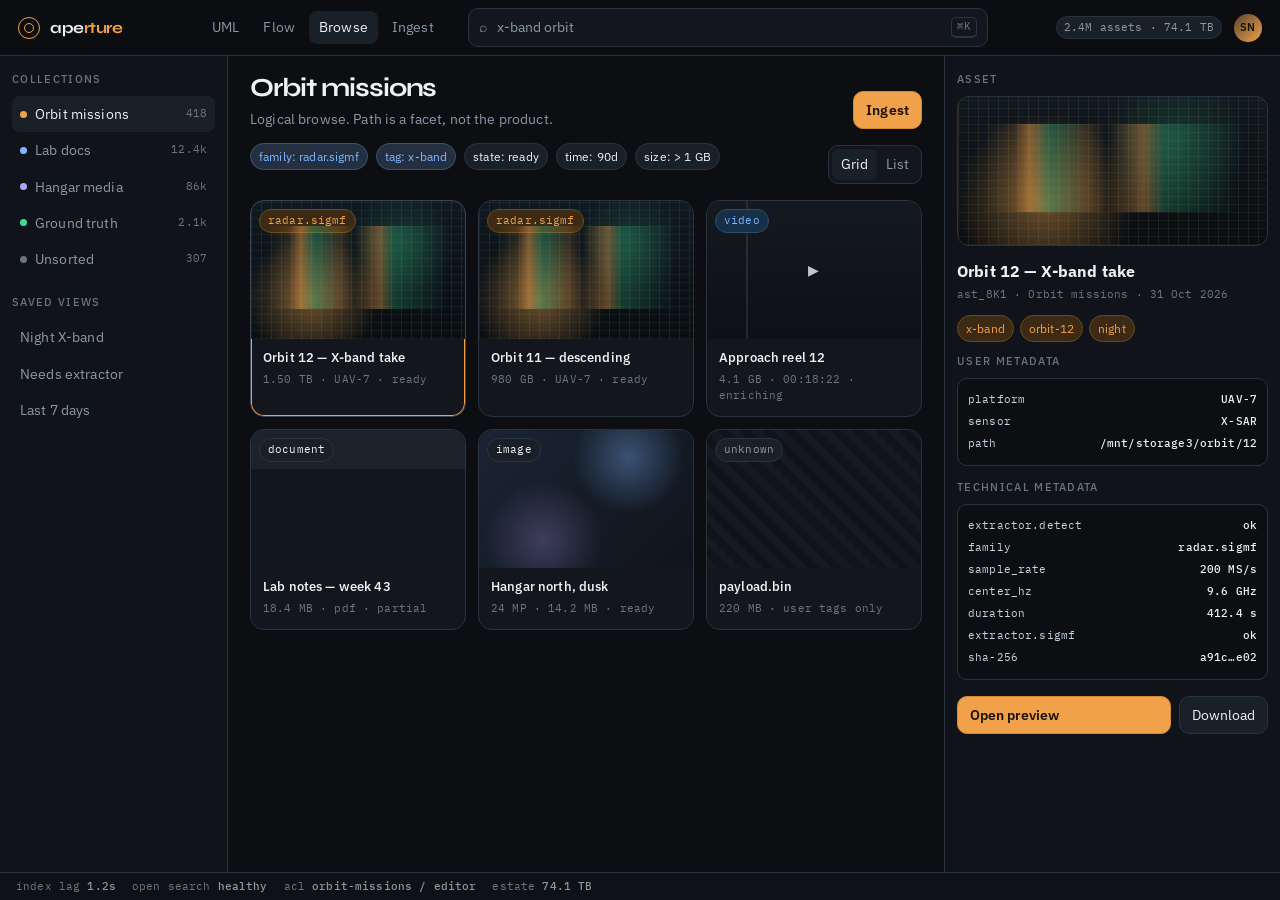
==== ui/browse.html @ cdb9f28f "Add a bilingual high-level UML overview for the design review. Co-authored-by: Cursor <cursoragent@c" ====
<!doctype html>
<html lang="en">
<head>
  <meta charset="utf-8" />
  <meta name="viewport" content="width=device-width, initial-scale=1" />
  <title>Aperture — Browse</title>
  <link rel="preconnect" href="https://fonts.googleapis.com" />
  <link rel="preconnect" href="https://fonts.gstatic.com" crossorigin />
  <link href="https://fonts.googleapis.com/css2?family=IBM+Plex+Mono:wght@400;500&family=IBM+Plex+Sans:wght@400;500;600&family=Syne:wght@600;700&display=swap" rel="stylesheet" />
  <link rel="stylesheet" href="styles.css" />
</head>
<body>
  <div class="app">
    <header class="topbar">
      <div class="brand">
        <div class="brand-mark"></div>
        <div class="brand-name">ape<span>rture</span></div>
      </div>
      <nav class="nav">
        <a href="uml.html">UML</a>
        <a href="flow.html">Flow</a>
        <a class="active" href="browse.html">Browse</a>
        <a href="upload.html">Ingest</a>
      </nav>
      <div class="top-search">
        <span>⌕</span>
        <input value="x-band orbit" readonly />
        <span class="kbd">⌘K</span>
      </div>
      <div class="top-right">
        <span class="pill">2.4M assets · 74.1 TB</span>
        <div class="avatar">SN</div>
      </div>
    </header>

    <div class="shell">
      <aside class="rail">
        <h2>Collections</h2>
        <div class="rail-item active"><span class="dot"></span> Orbit missions <span class="count">418</span></div>
        <div class="rail-item"><span class="dot blue"></span> Lab docs <span class="count">12.4k</span></div>
        <div class="rail-item"><span class="dot violet"></span> Hangar media <span class="count">86k</span></div>
        <div class="rail-item"><span class="dot green"></span> Ground truth <span class="count">2.1k</span></div>
        <div class="rail-item"><span class="dot mute"></span> Unsorted <span class="count">307</span></div>
        <div style="height:18px"></div>
        <h2>Saved views</h2>
        <div class="rail-item">Night X-band</div>
        <div class="rail-item">Needs extractor</div>
        <div class="rail-item">Last 7 days</div>
      </aside>

      <main class="main">
        <div class="page-head">
          <div>
            <h1>Orbit missions</h1>
            <p>Logical browse. Path is a facet, not the product.</p>
          </div>
          <a class="btn primary" href="upload.html">Ingest</a>
        </div>

        <div class="toolbar">
          <div class="facets">
            <span class="chip on">family: radar.sigmf</span>
            <span class="chip on">tag: x-band</span>
            <span class="chip">state: ready</span>
            <span class="chip">time: 90d</span>
            <span class="chip">size: > 1 GB</span>
          </div>
          <div class="seg">
            <button class="on" id="btn-grid">Grid</button>
            <button id="btn-list">List</button>
          </div>
        </div>

        <section class="grid" id="grid">
          <article class="card selected" data-id="orbit">
            <div class="thumb radar"><span class="badge run tag">radar.sigmf</span></div>
            <div class="card-body">
              <h3>Orbit 12 — X-band take</h3>
              <div class="meta">1.50 TB · UAV-7 · ready</div>
            </div>
          </article>
          <article class="card" data-id="orbit11">
            <div class="thumb radar"><span class="badge run tag">radar.sigmf</span></div>
            <div class="card-body">
              <h3>Orbit 11 — descending</h3>
              <div class="meta">980 GB · UAV-7 · ready</div>
            </div>
          </article>
          <article class="card" data-id="video">
            <div class="thumb video">
              <span class="badge wait tag">video</span>
              <div class="play">▶</div>
            </div>
            <div class="card-body">
              <h3>Approach reel 12</h3>
              <div class="meta">4.1 GB · 00:18:22 · enriching</div>
            </div>
          </article>
          <article class="card" data-id="doc">
            <div class="thumb doc"><span class="badge tag">document</span></div>
            <div class="card-body">
              <h3>Lab notes — week 43</h3>
              <div class="meta">18.4 MB · pdf · partial</div>
            </div>
          </article>
          <article class="card" data-id="img">
            <div class="thumb image"><span class="badge tag">image</span></div>
            <div class="card-body">
              <h3>Hangar north, dusk</h3>
              <div class="meta">24 MP · 14.2 MB · ready</div>
            </div>
          </article>
          <article class="card" data-id="unknown">
            <div class="thumb unknown"><span class="badge mute tag">unknown</span></div>
            <div class="card-body">
              <h3>payload.bin</h3>
              <div class="meta">220 MB · user tags only</div>
            </div>
          </article>
        </section>

        <section class="list hidden" id="list">
          <div class="list-row selected" data-id="orbit">
            <span class="dot"></span>
            <div><div class="file-name">Orbit 12 — X-band take</div><div class="file-sub">radar.sigmf</div></div>
            <div>1.50 TB</div>
            <div>UAV-7</div>
            <div>x-band · night</div>
            <div><span class="badge ok">ready</span></div>
          </div>
          <div class="list-row" data-id="orbit11">
            <span class="dot"></span>
            <div><div class="file-name">Orbit 11 — descending</div><div class="file-sub">radar.sigmf</div></div>
            <div>980 GB</div>
            <div>UAV-7</div>
            <div>x-band</div>
            <div><span class="badge ok">ready</span></div>
          </div>
          <div class="list-row" data-id="video">
            <span class="dot blue"></span>
            <div><div class="file-name">Approach reel 12</div><div class="file-sub">video</div></div>
            <div>4.1 GB</div>
            <div>—</div>
            <div>orbit-12</div>
            <div><span class="badge run">enriching</span></div>
          </div>
          <div class="list-row" data-id="unknown">
            <span class="dot mute"></span>
            <div><div class="file-name">payload.bin</div><div class="file-sub">unknown</div></div>
            <div>220 MB</div>
            <div>—</div>
            <div>orbit-12</div>
            <div><span class="badge mute">unknown</span></div>
          </div>
        </section>
      </main>

      <aside class="inspector" id="inspector">
        <h2>Asset</h2>
        <div class="preview thumb radar"></div>
        <h3 style="margin:0 0 4px;font-size:16px" id="iname">Orbit 12 — X-band take</h3>
        <div class="meta" id="isub">ast_8K1 · Orbit missions · 31 Oct 2026</div>
        <div class="chips" style="margin:12px 0">
          <span class="chip accent">x-band</span>
          <span class="chip accent">orbit-12</span>
          <span class="chip accent">night</span>
        </div>

        <h2>User metadata</h2>
        <div class="tech" style="margin-bottom:14px">
          <div><span>platform</span><b>UAV-7</b></div>
          <div><span>sensor</span><b>X-SAR</b></div>
          <div><span>path</span><b>/mnt/storage3/orbit/12</b></div>
        </div>

        <h2>Technical metadata</h2>
        <div class="tech" id="itech">
          <div><span>extractor.detect</span><b class="okish">ok</b></div>
          <div><span>family</span><b>radar.sigmf</b></div>
          <div><span>sample_rate</span><b>200 MS/s</b></div>
          <div><span>center_hz</span><b>9.6 GHz</b></div>
          <div><span>duration</span><b>412.4 s</b></div>
          <div><span>extractor.sigmf</span><b>ok</b></div>
          <div><span>sha-256</span><b>a91c…e02</b></div>
        </div>
        <div style="display:flex;gap:8px;margin-top:16px">
          <button class="btn primary" style="flex:1">Open preview</button>
          <button class="btn">Download</button>
        </div>
      </aside>
    </div>
    <footer class="status">
      <span>index lag <b>1.2s</b></span>
      <span>open search <b>healthy</b></span>
      <span>acl <b>orbit-missions / editor</b></span>
      <span>estate <b>74.1 TB</b></span>
    </footer>
  </div>
  <script>
    const details = {
      orbit: {
        name: "Orbit 12 — X-band take",
        sub: "ast_8K1 · Orbit missions · 31 Oct 2026",
        thumb: "radar",
        tech: [
          ["extractor.detect", "ok"],
          ["family", "radar.sigmf"],
          ["sample_rate", "200 MS/s"],
          ["center_hz", "9.6 GHz"],
          ["duration", "412.4 s"],
          ["extractor.sigmf", "ok"],
          ["sha-256", "a91c…e02"]
        ]
      },
      orbit11: {
        name: "Orbit 11 — descending",
        sub: "ast_7Q2 · Orbit missions · 28 Oct 2026",
        thumb: "radar",
        tech: [
          ["extractor.detect", "ok"],
          ["family", "radar.sigmf"],
          ["sample_rate", "200 MS/s"],
          ["center_hz", "9.6 GHz"],
          ["duration", "268.0 s"]
        ]
      },
      video: {
        name: "Approach reel 12",
        sub: "ast_3M8 · Orbit missions · enriching",
        thumb: "video",
        tech: [
          ["extractor.detect", "ok"],
          ["family", "video"],
          ["codec", "h264"],
          ["ffprobe", "running"],
          ["poster", "queued"]
        ]
      },
      doc: {
        name: "Lab notes — week 43",
        sub: "ast_2F · Lab docs · partial",
        thumb: "doc",
        tech: [
          ["extractor.detect", "ok"],
          ["family", "document"],
          ["pages", "14"],
          ["tika", "ok"],
          ["pdf_page", "failed"]
        ]
      },
      img: {
        name: "Hangar north, dusk",
        sub: "ast_9A · Hangar media · ready",
        thumb: "image",
        tech: [
          ["extractor.detect", "ok"],
          ["family", "image"],
          ["width", "6000"],
          ["height", "4000"],
          ["camera", "A7R V"]
        ]
      },
      unknown: {
        name: "payload.bin",
        sub: "ast_0U · Orbit missions · unknown is a type",
        thumb: "unknown",
        tech: [
          ["extractor.detect", "ok"],
          ["family", "unknown"],
          ["mime", "application/octet-stream"],
          ["magic", "7f 45 4c 46"],
          ["extractors", "skipped"]
        ]
      }
    };

    const inspector = document.getElementById("inspector");
    function show(id) {
      const item = details[id];
      if (!item) return;
      document.getElementById("iname").textContent = item.name;
      document.getElementById("isub").textContent = item.sub;
      const preview = inspector.querySelector(".preview");
      preview.className = "preview thumb " + item.thumb;
      document.getElementById("itech").innerHTML = item.tech
        .map(([k, v]) => `<div><span>${k}</span><b>${v}</b></div>`)
        .join("");
    }

    function bind(selector) {
      document.querySelectorAll(selector).forEach((el) => {
        el.addEventListener("click", () => {
          document.querySelectorAll(selector).forEach((n) => n.classList.remove("selected"));
          el.classList.add("selected");
          show(el.dataset.id);
        });
      });
    }
    bind(".card");
    bind(".list-row");

    const grid = document.getElementById("grid");
    const list = document.getElementById("list");
    document.getElementById("btn-grid").onclick = () => {
      grid.classList.remove("hidden");
      list.classList.add("hidden");
      document.getElementById("btn-grid").classList.add("on");
      document.getElementById("btn-list").classList.remove("on");
    };
    document.getElementById("btn-list").onclick = () => {
      list.classList.remove("hidden");
      grid.classList.add("hidden");
      document.getElementById("btn-list").classList.add("on");
      document.getElementById("btn-grid").classList.remove("on");
    };

    document.querySelectorAll(".facets .chip").forEach((chip) => {
      chip.addEventListener("click", () => chip.classList.toggle("on"));
    });
  </script>
</body>
</html>
---- ui/styles.css ----
:root {
  --bg: #0c0e12;
  --bg-elev: #13171d;
  --bg-soft: #1a2028;
  --bg-hover: #212833;
  --line: #2a3340;
  --line-strong: #3a4656;
  --text: #eef2f6;
  --muted: #8d98a6;
  --faint: #6b7582;
  --accent: #f0a14a;
  --accent-dim: #3d2a14;
  --accent-text: #1a1208;
  --signal: #3ddc97;
  --signal-dim: #123528;
  --blue: #7eb6ff;
  --blue-dim: #173047;
  --rose: #f07167;
  --rose-dim: #3a1b1a;
  --violet: #b9a0ff;
  --warn: #f0c14a;
  --shadow: 0 18px 50px rgba(0, 0, 0, 0.35);
  --sans: "IBM Plex Sans", "Helvetica Neue", sans-serif;
  --display: "Syne", "IBM Plex Sans", sans-serif;
  --mono: "IBM Plex Mono", ui-monospace, monospace;
}

* { box-sizing: border-box; }
html, body { height: 100%; }
body {
  margin: 0;
  background: var(--bg);
  color: var(--text);
  font-family: var(--sans);
  font-size: 14px;
  line-height: 1.45;
  letter-spacing: 0.01em;
}

a { color: inherit; text-decoration: none; }
button, input, textarea, select { font: inherit; color: inherit; }
button { cursor: pointer; }

.app {
  min-height: 100%;
  display: grid;
  grid-template-rows: 56px 1fr 28px;
}
.status {
  border-top: 1px solid var(--line);
  background: #0e1217;
  color: var(--faint);
  font-family: var(--mono);
  font-size: 11px;
  display: flex;
  align-items: center;
  gap: 16px;
  padding: 0 16px;
}
.status b { color: var(--muted); font-weight: 500; }

.topbar {
  display: flex;
  align-items: center;
  gap: 24px;
  padding: 0 18px;
  border-bottom: 1px solid var(--line);
  background: rgba(12, 14, 18, 0.92);
  backdrop-filter: blur(12px);
  position: sticky;
  top: 0;
  z-index: 5;
}

.brand {
  display: flex;
  align-items: center;
  gap: 10px;
  min-width: 160px;
}
.brand-mark {
  width: 22px;
  height: 22px;
  border: 1.5px solid var(--accent);
  border-radius: 99px;
  position: relative;
}
.brand-mark::after {
  content: "";
  position: absolute;
  inset: 5px;
  border: 1.5px solid var(--accent);
  border-radius: 99px;
}
.brand-name {
  font-family: var(--display);
  font-weight: 700;
  letter-spacing: -0.03em;
  font-size: 16px;
}
.brand-name span { color: var(--accent); }

.nav {
  display: flex;
  gap: 4px;
}
.nav a {
  padding: 6px 10px;
  border-radius: 8px;
  color: var(--muted);
}
.nav a:hover, .nav a.active {
  color: var(--text);
  background: var(--bg-soft);
}

.top-search {
  flex: 1;
  max-width: 520px;
  display: flex;
  align-items: center;
  gap: 8px;
  background: var(--bg-elev);
  border: 1px solid var(--line);
  border-radius: 10px;
  padding: 7px 10px;
  color: var(--muted);
}
.top-search input {
  flex: 1;
  background: none;
  border: 0;
  outline: none;
}
.kbd {
  font-family: var(--mono);
  font-size: 11px;
  border: 1px solid var(--line);
  border-bottom-width: 2px;
  border-radius: 5px;
  padding: 1px 5px;
  color: var(--faint);
}

.top-right {
  margin-left: auto;
  display: flex;
  align-items: center;
  gap: 12px;
  color: var(--muted);
}
.pill {
  font-family: var(--mono);
  font-size: 11px;
  padding: 3px 7px;
  border-radius: 99px;
  background: var(--bg-soft);
  border: 1px solid var(--line);
}
.avatar {
  width: 28px;
  height: 28px;
  border-radius: 99px;
  background: linear-gradient(135deg, #5b4630, var(--accent));
  display: grid;
  place-items: center;
  font-size: 11px;
  font-weight: 600;
  color: var(--accent-text);
}

.shell {
  display: grid;
  grid-template-columns: 228px 1fr 336px;
  min-height: 0;
  height: 100%;
}

.rail, .inspector {
  border-right: 1px solid var(--line);
  background: #10141a;
  padding: 16px 12px;
  min-height: 0;
  height: 100%;
  overflow: auto;
}
.inspector {
  border-right: 0;
  border-left: 1px solid var(--line);
}

.rail h2, .inspector h2, .section-label {
  margin: 0 0 8px;
  font-size: 11px;
  text-transform: uppercase;
  letter-spacing: 0.12em;
  color: var(--faint);
  font-weight: 500;
}

.rail-item {
  display: flex;
  align-items: center;
  gap: 8px;
  padding: 8px 8px;
  border-radius: 8px;
  color: var(--muted);
}
.rail-item:hover, .rail-item.active {
  background: var(--bg-soft);
  color: var(--text);
}
.rail-item .count {
  margin-left: auto;
  font-family: var(--mono);
  font-size: 11px;
  color: var(--faint);
}
.dot {
  width: 7px;
  height: 7px;
  border-radius: 99px;
  background: var(--accent);
  flex: none;
}
.dot.blue { background: var(--blue); }
.dot.green { background: var(--signal); }
.dot.violet { background: var(--violet); }
.dot.mute { background: var(--faint); }

.main {
  padding: 18px 22px 24px;
  min-width: 0;
  min-height: 0;
  overflow: auto;
}

.page-head {
  display: flex;
  align-items: flex-end;
  justify-content: space-between;
  gap: 16px;
  margin-bottom: 14px;
}
.page-head h1 {
  margin: 0;
  font-family: var(--display);
  font-size: 26px;
  letter-spacing: -0.04em;
  line-height: 1.1;
}
.page-head p {
  margin: 6px 0 0;
  color: var(--muted);
}

.btn {
  border: 1px solid var(--line);
  background: var(--bg-soft);
  border-radius: 10px;
  padding: 8px 12px;
  display: inline-flex;
  align-items: center;
  gap: 8px;
}
.btn:hover { border-color: var(--line-strong); background: var(--bg-hover); }
.btn.primary {
  background: var(--accent);
  color: var(--accent-text);
  border-color: #d48a30;
  font-weight: 600;
}
.btn.primary:hover { filter: brightness(1.05); }
.btn.ghost { background: transparent; }
.btn.danger { color: var(--rose); border-color: #5a3030; }

.drop {
  border: 1px dashed var(--line-strong);
  background:
    radial-gradient(circle at 20% 10%, rgba(240, 161, 74, 0.07), transparent 28%),
    var(--bg-elev);
  border-radius: 16px;
  padding: 22px 20px;
  text-align: center;
  margin-bottom: 14px;
}
.drop strong {
  display: block;
  font-family: var(--display);
  font-size: 20px;
  letter-spacing: -0.03em;
  margin: 8px 0 4px;
}
.drop p { margin: 0; color: var(--muted); }
.drop-icon {
  width: 42px;
  height: 42px;
  margin: 0 auto;
  border-radius: 12px;
  border: 1px solid var(--line);
  display: grid;
  place-items: center;
  color: var(--accent);
  background: var(--accent-dim);
}

.queue {
  border: 1px solid var(--line);
  border-radius: 14px;
  overflow: hidden;
  background: var(--bg-elev);
}
.queue-head, .q-row {
  display: grid;
  grid-template-columns: 18px 1.4fr 0.7fr 1.1fr 0.8fr 92px;
  gap: 10px;
  align-items: center;
  padding: 10px 14px;
}
.queue-head {
  font-size: 11px;
  letter-spacing: 0.08em;
  text-transform: uppercase;
  color: var(--faint);
  border-bottom: 1px solid var(--line);
}
.q-row {
  border-top: 1px solid var(--line);
  cursor: pointer;
}
.q-row:first-of-type { border-top: 0; }
.q-row:hover { background: var(--bg-soft); }
.q-row.selected { background: #1c232d; box-shadow: inset 2px 0 0 var(--accent); }

.file-name { font-weight: 500; }
.file-sub { color: var(--faint); font-family: var(--mono); font-size: 11px; margin-top: 2px; }

.bar {
  height: 5px;
  background: #2a313b;
  border-radius: 99px;
  overflow: hidden;
  margin-top: 6px;
}
.bar > i {
  display: block;
  height: 100%;
  background: var(--accent);
}
.bar.ok > i { background: var(--signal); }
.bar.warn > i { background: var(--warn); }

.badge {
  display: inline-flex;
  align-items: center;
  gap: 6px;
  border-radius: 99px;
  padding: 3px 8px;
  font-size: 11px;
  font-family: var(--mono);
  border: 1px solid var(--line);
  background: var(--bg-soft);
  white-space: nowrap;
}
.badge.ok { color: var(--signal); background: var(--signal-dim); border-color: #1f5a40; }
.badge.run { color: var(--accent); background: var(--accent-dim); border-color: #6a4a20; }
.badge.wait { color: var(--blue); background: var(--blue-dim); border-color: #2a4d6d; }
.badge.bad { color: var(--rose); background: var(--rose-dim); border-color: #6a3030; }
.badge.mute { color: var(--muted); }

.field { margin-bottom: 12px; }
.field label {
  display: block;
  margin-bottom: 6px;
  color: var(--muted);
  font-size: 12px;
}
.field input, .field textarea, .field select {
  width: 100%;
  background: var(--bg);
  border: 1px solid var(--line);
  border-radius: 10px;
  padding: 8px 10px;
  outline: none;
}
.field textarea { min-height: 72px; resize: vertical; }
.field input:focus, .field textarea:focus, .field select:focus {
  border-color: var(--accent);
}

.chips { display: flex; flex-wrap: wrap; gap: 6px; }
.chip {
  font-size: 12px;
  padding: 4px 8px;
  border-radius: 99px;
  background: var(--bg-soft);
  border: 1px solid var(--line);
  color: var(--text);
}
.chip.accent { background: var(--accent-dim); border-color: #6a4a20; color: var(--accent); }
.chip.on { background: #243041; border-color: #3d5370; color: var(--blue); }

.kv { display: grid; grid-template-columns: 1fr 1fr; gap: 8px; }

.stat-row {
  display: grid;
  grid-template-columns: repeat(3, 1fr);
  gap: 8px;
  margin-bottom: 16px;
}
.stat {
  background: var(--bg-elev);
  border: 1px solid var(--line);
  border-radius: 12px;
  padding: 10px 12px;
}
.stat b {
  display: block;
  font-family: var(--mono);
  font-size: 16px;
  font-weight: 500;
}
.stat span { color: var(--faint); font-size: 11px; }

.facets {
  display: flex;
  flex-wrap: wrap;
  gap: 8px;
  margin-bottom: 16px;
}

.grid {
  display: grid;
  grid-template-columns: repeat(auto-fill, minmax(210px, 1fr));
  gap: 12px;
}
.card {
  background: var(--bg-elev);
  border: 1px solid var(--line);
  border-radius: 14px;
  overflow: hidden;
  cursor: pointer;
}
.card:hover, .card.selected { border-color: var(--line-strong); }
.card.selected { box-shadow: inset 0 0 0 1px var(--accent); }
.thumb {
  height: 138px;
  position: relative;
  background: #0a0c10;
  overflow: hidden;
}
.thumb.radar {
  background:
    repeating-linear-gradient(90deg, rgba(240,161,74,.10) 0 1px, transparent 1px 10px),
    repeating-linear-gradient(0deg, rgba(61,220,151,.07) 0 1px, transparent 1px 8px),
    radial-gradient(circle at 28% 72%, rgba(240,161,74,.42), transparent 36%),
    radial-gradient(circle at 70% 30%, rgba(61,220,151,.16), transparent 30%),
    linear-gradient(#121820, #0b0d11);
}
.thumb.radar::after {
  content: "";
  position: absolute;
  inset: 18% 8% 22%;
  background:
    linear-gradient(90deg,
      transparent 0%,
      rgba(240,161,74,.15) 12%,
      rgba(240,161,74,.55) 18%,
      rgba(61,220,151,.35) 26%,
      rgba(240,161,74,.2) 40%,
      transparent 48%,
      rgba(240,161,74,.45) 62%,
      rgba(61,220,151,.25) 70%,
      transparent 100%);
  opacity: 0.85;
  filter: blur(0.2px);
}
.thumb.image {
  background:
    radial-gradient(circle at 70% 20%, rgba(126,182,255,.35), transparent 30%),
    radial-gradient(circle at 30% 80%, rgba(185,160,255,.25), transparent 32%),
    linear-gradient(135deg, #1a2433, #10141c);
}
.thumb.video {
  background:
    linear-gradient(90deg, transparent 0 18%, rgba(240,193,74,.12) 18% 19%, transparent 19%),
    linear-gradient(#151920, #0d1016);
}
.thumb.doc {
  background:
    linear-gradient(180deg, #1b222c 0 28%, #12171e 28%);
}
.thumb.unknown {
  background:
    repeating-linear-gradient(45deg, #151920 0 8px, #10141a 8px 16px);
}
.thumb .tag {
  position: absolute;
  top: 8px;
  left: 8px;
}
.play {
  position: absolute;
  inset: 0;
  display: grid;
  place-items: center;
  color: var(--text);
  opacity: 0.8;
}
.card-body { padding: 10px 12px 12px; }
.card-body h3 {
  margin: 0 0 4px;
  font-size: 13px;
  font-weight: 550;
}
.meta { color: var(--faint); font-family: var(--mono); font-size: 11px; }

.list {
  border: 1px solid var(--line);
  border-radius: 14px;
  overflow: hidden;
  background: var(--bg-elev);
}
.list-row {
  display: grid;
  grid-template-columns: 28px 1.5fr 0.7fr 0.7fr 0.8fr 0.8fr;
  gap: 10px;
  padding: 11px 14px;
  border-top: 1px solid var(--line);
  cursor: pointer;
  align-items: center;
}
.list-row:first-child { border-top: 0; }
.list-row:hover, .list-row.selected { background: var(--bg-soft); }

.preview {
  height: 150px;
  border-radius: 12px;
  border: 1px solid var(--line);
  margin-bottom: 14px;
  overflow: hidden;
}
.tech {
  font-family: var(--mono);
  font-size: 11px;
  background: var(--bg);
  border: 1px solid var(--line);
  border-radius: 10px;
  padding: 10px;
  color: #c9d3de;
}
.tech div { display: flex; justify-content: space-between; gap: 10px; padding: 3px 0; }
.tech b { font-weight: 500; color: var(--text); }

.hidden { display: none !important; }
.muted { color: var(--muted); }
.right { text-align: right; }

.toolbar {
  display: flex;
  align-items: center;
  justify-content: space-between;
  gap: 12px;
  margin-bottom: 14px;
}
.seg {
  display: flex;
  background: var(--bg-elev);
  border: 1px solid var(--line);
  border-radius: 10px;
  padding: 3px;
}
.seg button {
  background: none;
  border: 0;
  color: var(--muted);
  padding: 5px 9px;
  border-radius: 7px;
}
.seg button.on { background: var(--bg-soft); color: var(--text); }

.hint {
  margin-top: 14px;
  color: var(--faint);
  font-size: 12px;
}

@media (max-width: 1100px) {
  .shell { grid-template-columns: 200px 1fr; }
  .inspector { display: none; }
  .queue-head, .q-row { grid-template-columns: 18px 1.3fr 1fr 80px; }
  .queue-head .hide-sm, .q-row .hide-sm { display: none; }
}
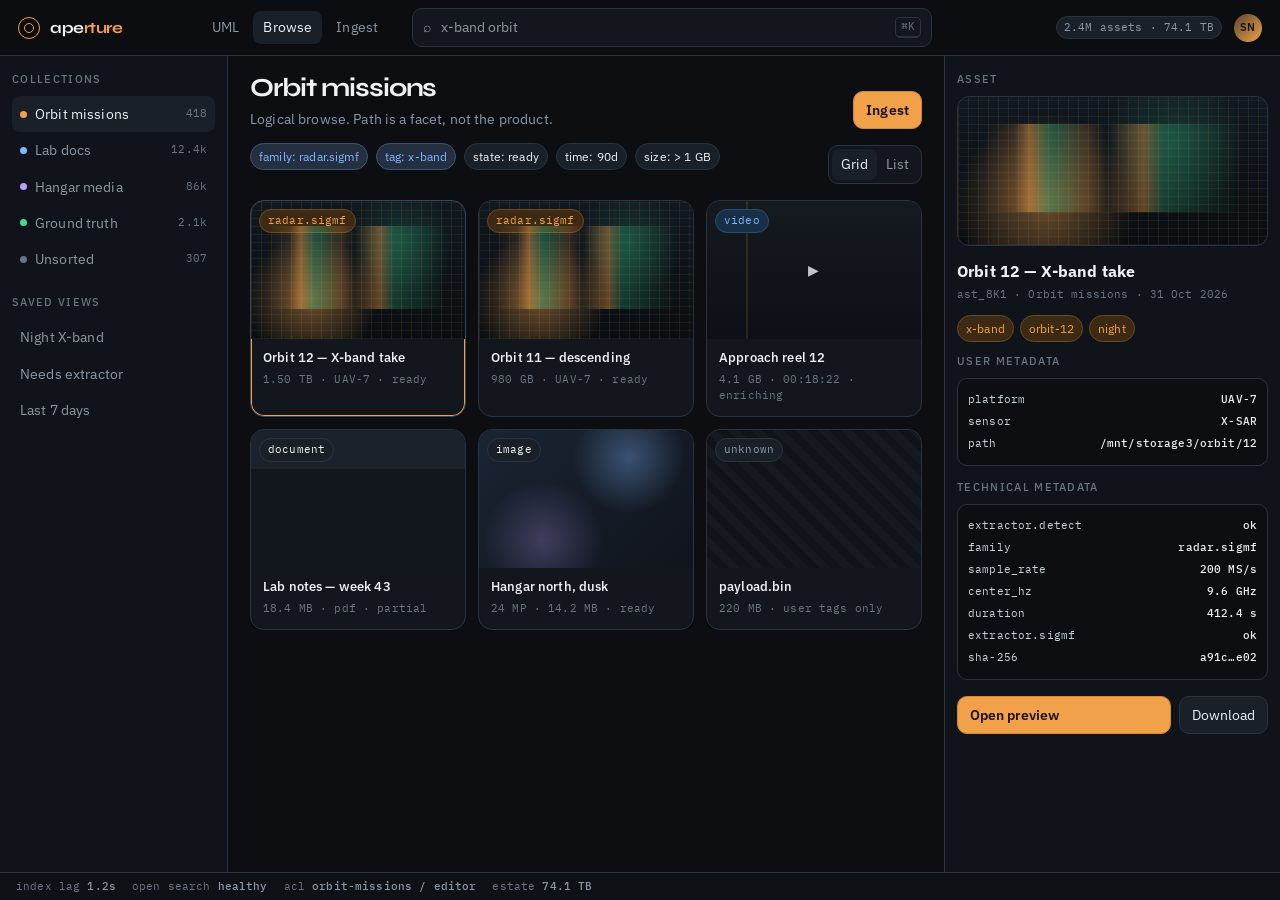
==== commit 995cb944: "Keep UML as the architecture view and put it in git, not only HTML. Co-authored-by: Cursor <cursorag" ====
--- a/ui/browse.html
+++ b/ui/browse.html
@@ -18,7 +18,6 @@
       </div>
       <nav class="nav">
         <a href="uml.html">UML</a>
-        <a href="flow.html">Flow</a>
         <a class="active" href="browse.html">Browse</a>
         <a href="upload.html">Ingest</a>
       </nav>
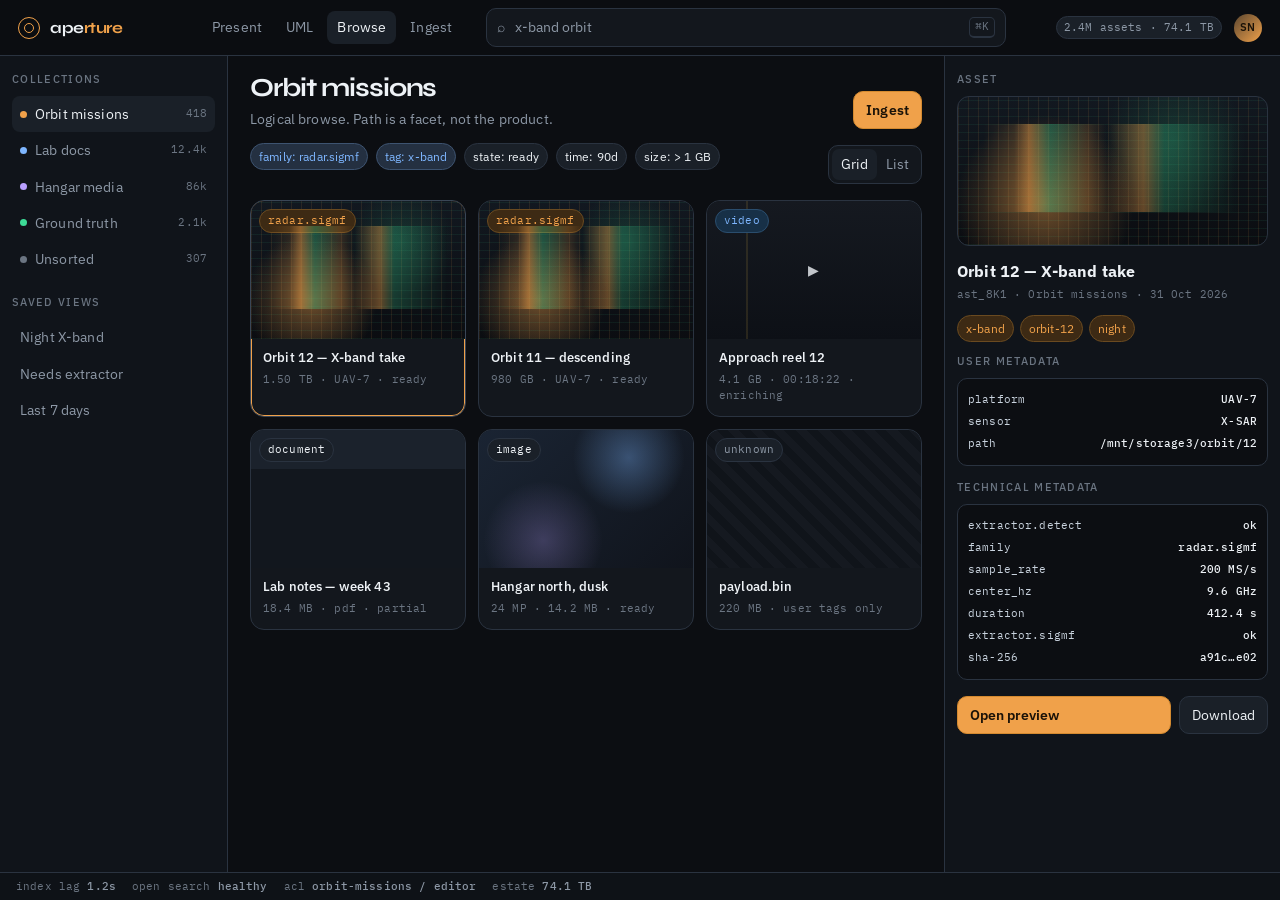
==== commit cee9d0d5: "Add a nine-slide bilingual deck for the design review. Co-authored-by: Cursor <cursoragent@cursor.co" ====
--- a/ui/browse.html
+++ b/ui/browse.html
@@ -17,6 +17,7 @@
         <div class="brand-name">ape<span>rture</span></div>
       </div>
       <nav class="nav">
+        <a href="present.html">Present</a>
         <a href="uml.html">UML</a>
         <a class="active" href="browse.html">Browse</a>
         <a href="upload.html">Ingest</a>
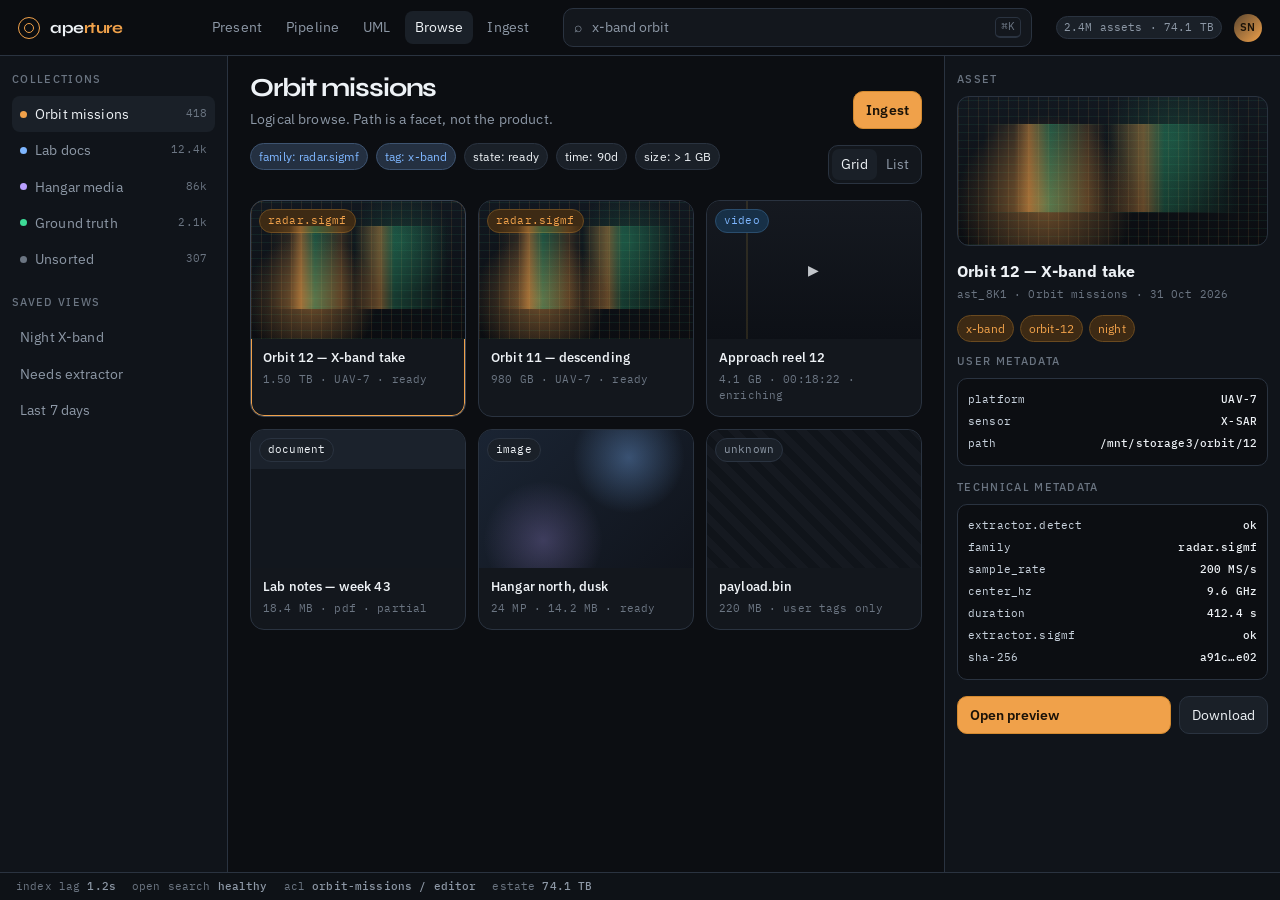
==== commit e5919ba0: "Add a step-by-step file pipeline showing Postgres, Redis, S3, and search at each stage. Co-authored-" ====
--- a/ui/browse.html
+++ b/ui/browse.html
@@ -18,6 +18,7 @@
       </div>
       <nav class="nav">
         <a href="present.html">Present</a>
+        <a href="pipeline.html">Pipeline</a>
         <a href="uml.html">UML</a>
         <a class="active" href="browse.html">Browse</a>
         <a href="upload.html">Ingest</a>
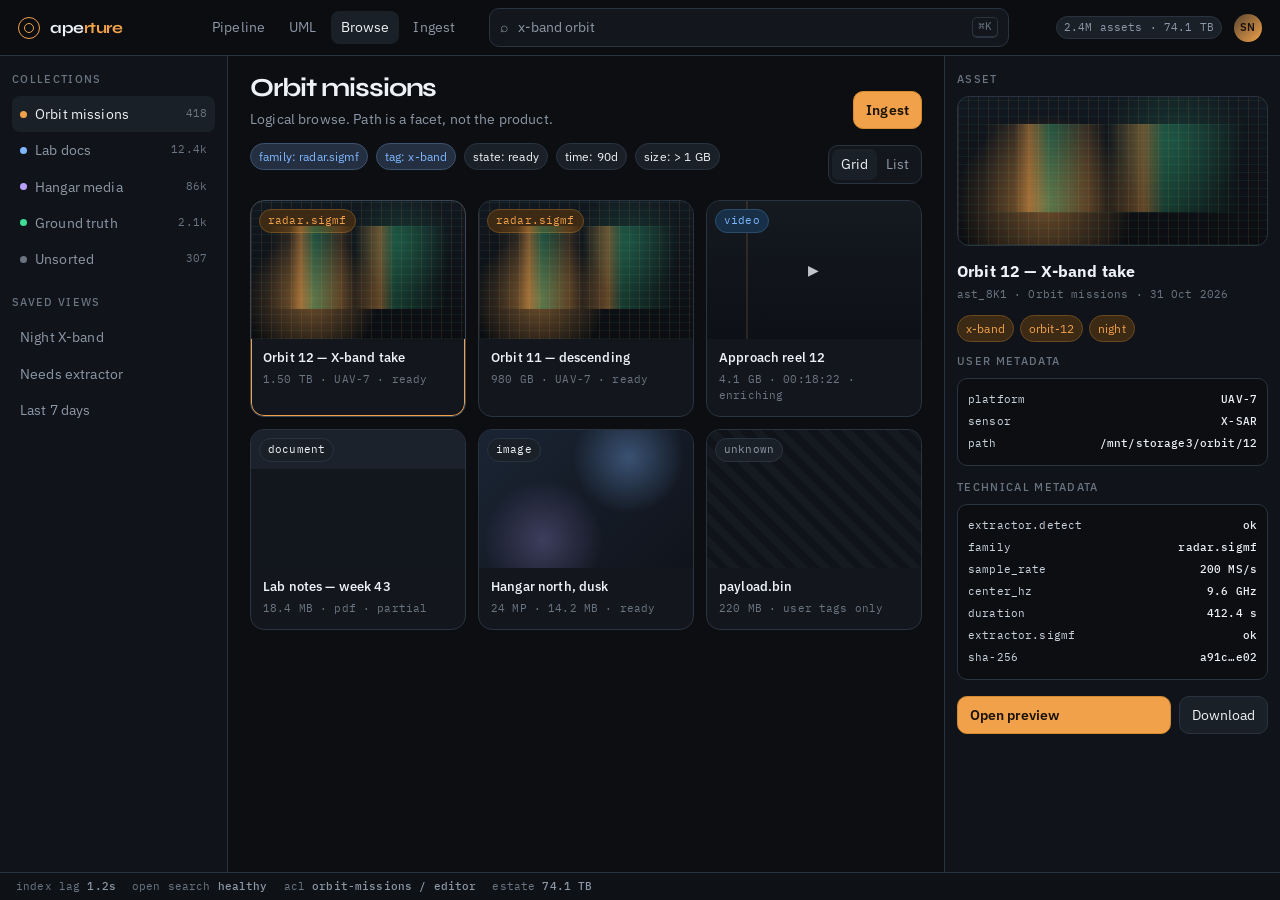
==== commit 304e6f5c: "Deepen the pipeline walkthrough: first-grade story, full rows, failures, UML and UI tabs. Remove lef" ====
--- a/ui/browse.html
+++ b/ui/browse.html
@@ -17,7 +17,6 @@
         <div class="brand-name">ape<span>rture</span></div>
       </div>
       <nav class="nav">
-        <a href="present.html">Present</a>
         <a href="pipeline.html">Pipeline</a>
         <a href="uml.html">UML</a>
         <a class="active" href="browse.html">Browse</a>
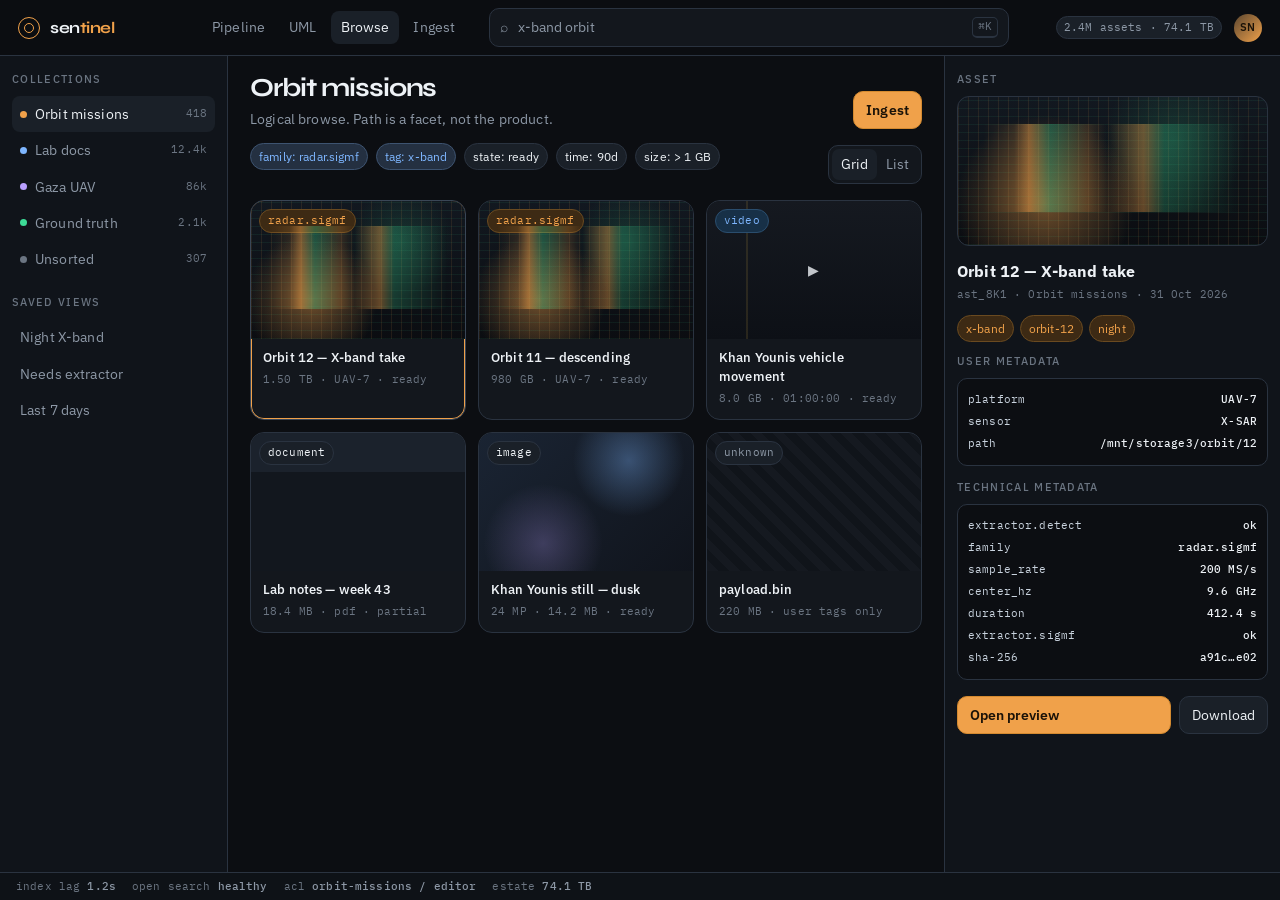
==== commit 71a61984: "Brand the catalog as Sentinel and walk a one-hour Khan Younis UAV ingest. Document that S3 learns th" ====
--- a/ui/browse.html
+++ b/ui/browse.html
@@ -3,7 +3,7 @@
 <head>
   <meta charset="utf-8" />
   <meta name="viewport" content="width=device-width, initial-scale=1" />
-  <title>Aperture — Browse</title>
+  <title>Sentinel — Browse</title>
   <link rel="preconnect" href="https://fonts.googleapis.com" />
   <link rel="preconnect" href="https://fonts.gstatic.com" crossorigin />
   <link href="https://fonts.googleapis.com/css2?family=IBM+Plex+Mono:wght@400;500&family=IBM+Plex+Sans:wght@400;500;600&family=Syne:wght@600;700&display=swap" rel="stylesheet" />
@@ -14,7 +14,7 @@
     <header class="topbar">
       <div class="brand">
         <div class="brand-mark"></div>
-        <div class="brand-name">ape<span>rture</span></div>
+        <div class="brand-name">sen<span>tinel</span></div>
       </div>
       <nav class="nav">
         <a href="pipeline.html">Pipeline</a>
@@ -38,7 +38,7 @@
         <h2>Collections</h2>
         <div class="rail-item active"><span class="dot"></span> Orbit missions <span class="count">418</span></div>
         <div class="rail-item"><span class="dot blue"></span> Lab docs <span class="count">12.4k</span></div>
-        <div class="rail-item"><span class="dot violet"></span> Hangar media <span class="count">86k</span></div>
+        <div class="rail-item"><span class="dot violet"></span> Gaza UAV <span class="count">86k</span></div>
         <div class="rail-item"><span class="dot green"></span> Ground truth <span class="count">2.1k</span></div>
         <div class="rail-item"><span class="dot mute"></span> Unsorted <span class="count">307</span></div>
         <div style="height:18px"></div>
@@ -92,8 +92,8 @@
               <div class="play">▶</div>
             </div>
             <div class="card-body">
-              <h3>Approach reel 12</h3>
-              <div class="meta">4.1 GB · 00:18:22 · enriching</div>
+              <h3>Khan Younis vehicle movement</h3>
+              <div class="meta">8.0 GB · 01:00:00 · ready</div>
             </div>
           </article>
           <article class="card" data-id="doc">
@@ -106,7 +106,7 @@
           <article class="card" data-id="img">
             <div class="thumb image"><span class="badge tag">image</span></div>
             <div class="card-body">
-              <h3>Hangar north, dusk</h3>
+              <h3>Khan Younis still — dusk</h3>
               <div class="meta">24 MP · 14.2 MB · ready</div>
             </div>
           </article>
@@ -138,11 +138,11 @@
           </div>
           <div class="list-row" data-id="video">
             <span class="dot blue"></span>
-            <div><div class="file-name">Approach reel 12</div><div class="file-sub">video</div></div>
-            <div>4.1 GB</div>
-            <div>—</div>
-            <div>orbit-12</div>
-            <div><span class="badge run">enriching</span></div>
+            <div><div class="file-name">Khan Younis vehicle movement</div><div class="file-sub">video</div></div>
+            <div>8.0 GB</div>
+            <div>quadcopter</div>
+            <div>uav · vehicles</div>
+            <div><span class="badge ok">ready</span></div>
           </div>
           <div class="list-row" data-id="unknown">
             <span class="dot mute"></span>
@@ -225,15 +225,15 @@
         ]
       },
       video: {
-        name: "Approach reel 12",
-        sub: "ast_3M8 · Orbit missions · enriching",
+        name: "Khan Younis vehicle movement",
+        sub: "ast_uav1 · Gaza UAV · ready",
         thumb: "video",
         tech: [
           ["extractor.detect", "ok"],
           ["family", "video"],
           ["codec", "h264"],
-          ["ffprobe", "running"],
-          ["poster", "queued"]
+          ["duration_s", "3600"],
+          ["poster", "ok"]
         ]
       },
       doc: {
@@ -249,8 +249,8 @@
         ]
       },
       img: {
-        name: "Hangar north, dusk",
-        sub: "ast_9A · Hangar media · ready",
+        name: "Khan Younis still — dusk",
+        sub: "ast_9A · Gaza UAV · ready",
         thumb: "image",
         tech: [
           ["extractor.detect", "ok"],
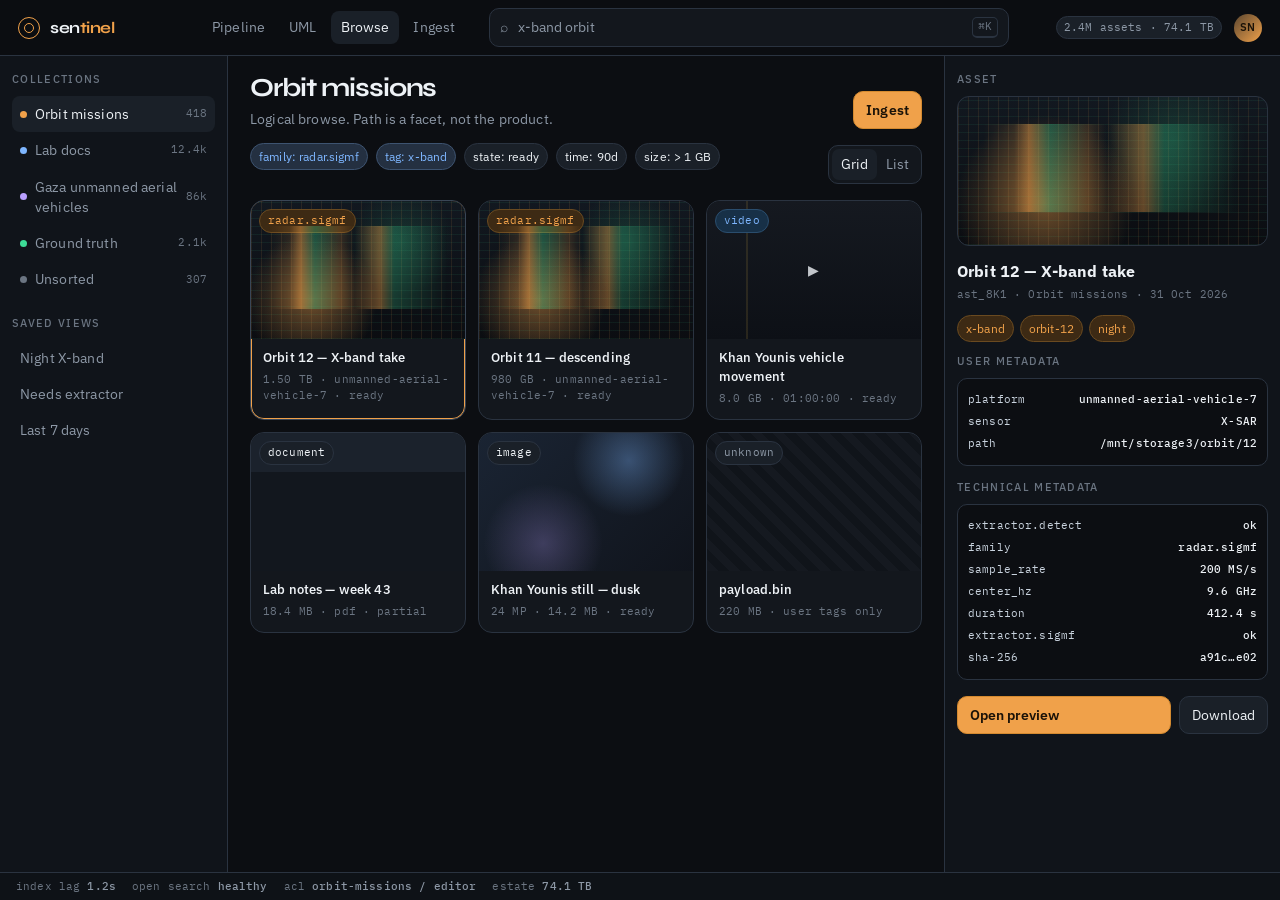
==== commit f438a994: "Spell out multipart upload and unmanned aerial vehicle in the walkthrough and docs. Co-authored-by: " ====
--- a/ui/browse.html
+++ b/ui/browse.html
@@ -38,7 +38,7 @@
         <h2>Collections</h2>
         <div class="rail-item active"><span class="dot"></span> Orbit missions <span class="count">418</span></div>
         <div class="rail-item"><span class="dot blue"></span> Lab docs <span class="count">12.4k</span></div>
-        <div class="rail-item"><span class="dot violet"></span> Gaza UAV <span class="count">86k</span></div>
+        <div class="rail-item"><span class="dot violet"></span> Gaza unmanned aerial vehicles <span class="count">86k</span></div>
         <div class="rail-item"><span class="dot green"></span> Ground truth <span class="count">2.1k</span></div>
         <div class="rail-item"><span class="dot mute"></span> Unsorted <span class="count">307</span></div>
         <div style="height:18px"></div>
@@ -76,14 +76,14 @@
             <div class="thumb radar"><span class="badge run tag">radar.sigmf</span></div>
             <div class="card-body">
               <h3>Orbit 12 — X-band take</h3>
-              <div class="meta">1.50 TB · UAV-7 · ready</div>
+              <div class="meta">1.50 TB · unmanned-aerial-vehicle-7 · ready</div>
             </div>
           </article>
           <article class="card" data-id="orbit11">
             <div class="thumb radar"><span class="badge run tag">radar.sigmf</span></div>
             <div class="card-body">
               <h3>Orbit 11 — descending</h3>
-              <div class="meta">980 GB · UAV-7 · ready</div>
+              <div class="meta">980 GB · unmanned-aerial-vehicle-7 · ready</div>
             </div>
           </article>
           <article class="card" data-id="video">
@@ -124,7 +124,7 @@
             <span class="dot"></span>
             <div><div class="file-name">Orbit 12 — X-band take</div><div class="file-sub">radar.sigmf</div></div>
             <div>1.50 TB</div>
-            <div>UAV-7</div>
+            <div>unmanned-aerial-vehicle-7</div>
             <div>x-band · night</div>
             <div><span class="badge ok">ready</span></div>
           </div>
@@ -132,7 +132,7 @@
             <span class="dot"></span>
             <div><div class="file-name">Orbit 11 — descending</div><div class="file-sub">radar.sigmf</div></div>
             <div>980 GB</div>
-            <div>UAV-7</div>
+            <div>unmanned-aerial-vehicle-7</div>
             <div>x-band</div>
             <div><span class="badge ok">ready</span></div>
           </div>
@@ -141,7 +141,7 @@
             <div><div class="file-name">Khan Younis vehicle movement</div><div class="file-sub">video</div></div>
             <div>8.0 GB</div>
             <div>quadcopter</div>
-            <div>uav · vehicles</div>
+            <div>unmanned aerial vehicle · vehicles</div>
             <div><span class="badge ok">ready</span></div>
           </div>
           <div class="list-row" data-id="unknown">
@@ -168,7 +168,7 @@
 
         <h2>User metadata</h2>
         <div class="tech" style="margin-bottom:14px">
-          <div><span>platform</span><b>UAV-7</b></div>
+          <div><span>platform</span><b>unmanned-aerial-vehicle-7</b></div>
           <div><span>sensor</span><b>X-SAR</b></div>
           <div><span>path</span><b>/mnt/storage3/orbit/12</b></div>
         </div>
@@ -226,7 +226,7 @@
       },
       video: {
         name: "Khan Younis vehicle movement",
-        sub: "ast_uav1 · Gaza UAV · ready",
+        sub: "ast_video1 · Gaza unmanned aerial vehicles · ready",
         thumb: "video",
         tech: [
           ["extractor.detect", "ok"],
@@ -250,7 +250,7 @@
       },
       img: {
         name: "Khan Younis still — dusk",
-        sub: "ast_9A · Gaza UAV · ready",
+        sub: "ast_9A · Gaza unmanned aerial vehicles · ready",
         thumb: "image",
         tech: [
           ["extractor.detect", "ok"],
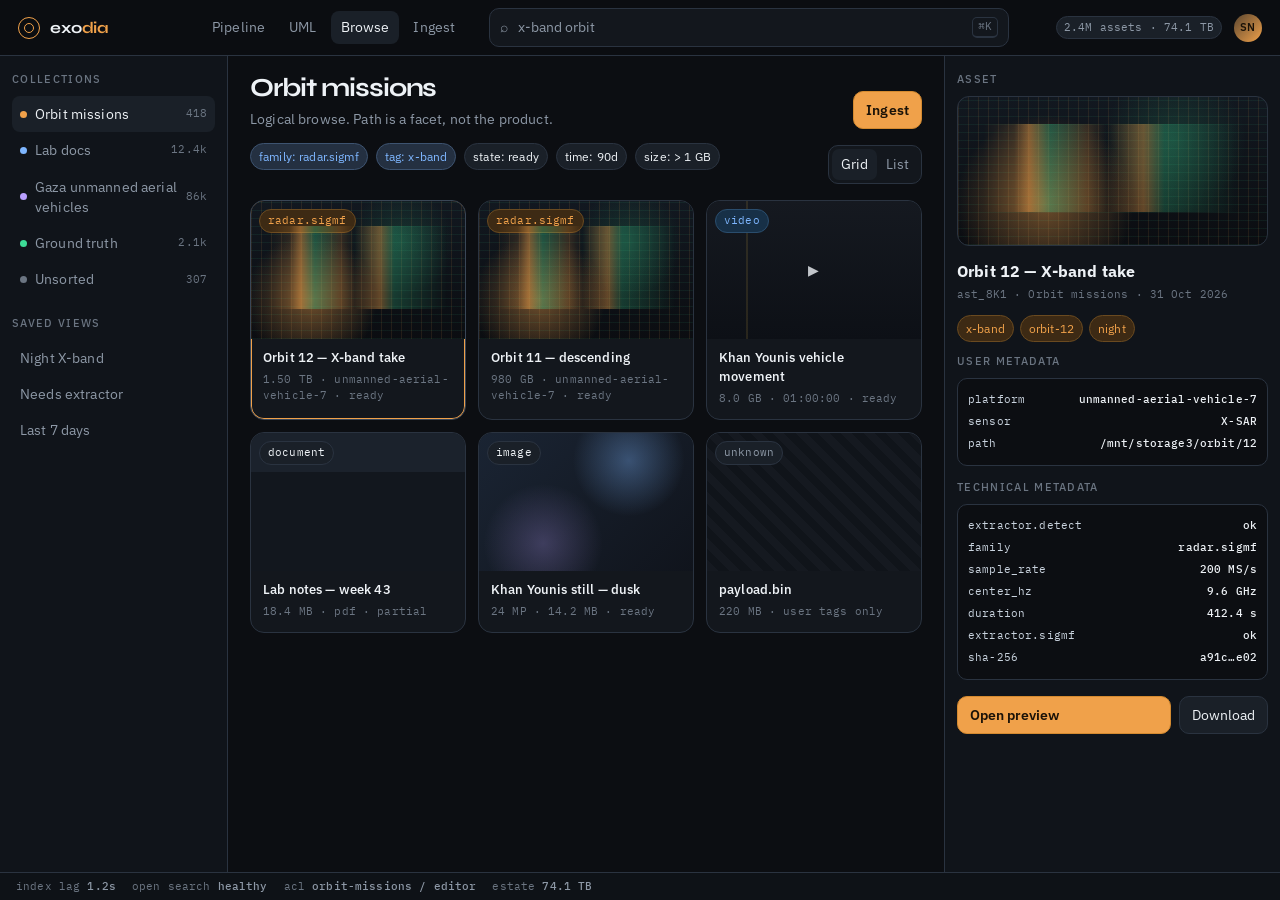
==== commit 9e5ec359: "Brand the catalog as Exodia. Co-authored-by: Cursor <cursoragent@cursor.com>" ====
--- a/ui/browse.html
+++ b/ui/browse.html
@@ -3,7 +3,7 @@
 <head>
   <meta charset="utf-8" />
   <meta name="viewport" content="width=device-width, initial-scale=1" />
-  <title>Sentinel — Browse</title>
+  <title>Exodia — Browse</title>
   <link rel="preconnect" href="https://fonts.googleapis.com" />
   <link rel="preconnect" href="https://fonts.gstatic.com" crossorigin />
   <link href="https://fonts.googleapis.com/css2?family=IBM+Plex+Mono:wght@400;500&family=IBM+Plex+Sans:wght@400;500;600&family=Syne:wght@600;700&display=swap" rel="stylesheet" />
@@ -14,7 +14,7 @@
     <header class="topbar">
       <div class="brand">
         <div class="brand-mark"></div>
-        <div class="brand-name">sen<span>tinel</span></div>
+        <div class="brand-name">exo<span>dia</span></div>
       </div>
       <nav class="nav">
         <a href="pipeline.html">Pipeline</a>
